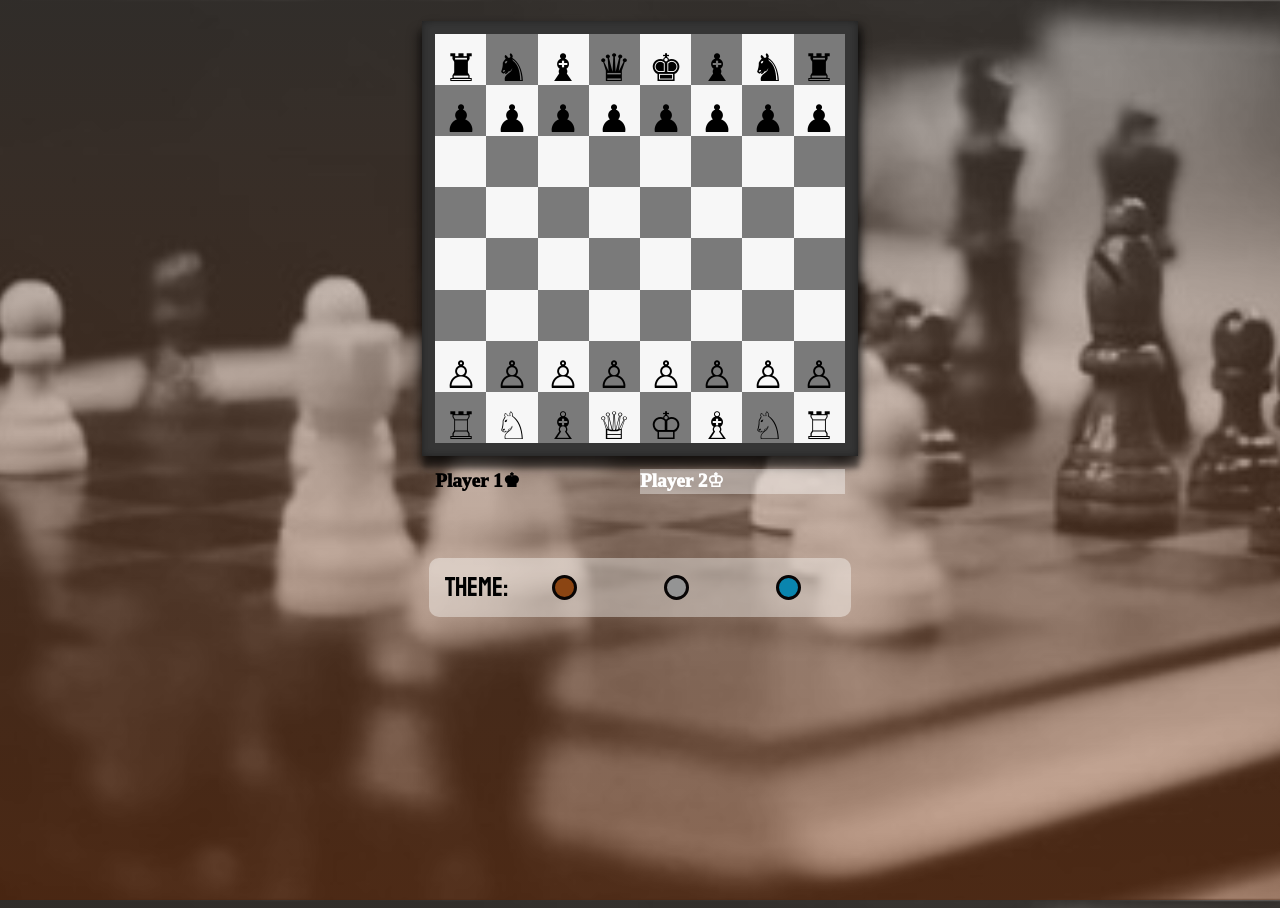
==== chess-grid/index.html @ 6e9fce2a "chess-grid" ====
<!DOCTYPE html>
<html lang="en">
<head>
    <meta charset="UTF-8">
    <meta name="viewport" content="width=device-width, initial-scale=1.0">
    <title>Document</title>
    <link rel="stylesheet" href="./css/style.css">
</head>
<body onclick="printID(this.id);">
    <div class=" outercontainer">
        <div class="innercontainer">
       
            <div class="row white" id="box-0-0">♜</div>
            <div class="row black" id="box-0-1">♞</div>
            <div class="row white" id="box-0-2">♝</div>
            <div class="row black" id="box-0-3">♛</div>
            <div class="row white" id="box-0-4">♚</div>
            <div class="row black" id="box-0-5">♝</div>
            <div class="row white" id="box-0-6">♞</div>
            <div class="row black" id="box-0-7">♜</div>
    
            <div class="row black" id="box-1-0">♟︎</div>
            <div class="row white" id="box-1-1">♟︎</div>
            <div class="row black" id="box-1-2">♟︎</div>
            <div class="row white" id="box-1-3">♟︎</div>
            <div class="row black" id="box-1-4">♟︎</div>
            <div class="row white" id="box-1-5">♟︎</div>
            <div class="row black" id="box-1-6">♟︎</div>
            <div class="row white" id="box-1-7">♟︎</div>

            <div class="row white" id="box-2-0"></div>
            <div class="row black" id="box-2-1"></div>
            <div class="row white" id="box-2-2"></div>
            <div class="row black" id="box-2-3"></div>
            <div class="row white" id="box-2-4"></div>
            <div class="row black" id="box-2-5"></div>
            <div class="row white" id="box-2-6"></div>
            <div class="row black" id="box-2-7"></div>
        
            <div class="row black" id="box-3-0"></div>
            <div class="row white" id="box-3-1"></div>
            <div class="row black" id="box-3-2"></div>
            <div class="row white" id="box-3-3"></div>
            <div class="row black" id="box-3-4"></div>
            <div class="row white" id="box-3-5"></div>
            <div class="row black" id="box-3-6"></div>
            <div class="row white" id="box-3-7"></div>
     
            <div class="row white" id="box-4-0"></div>
            <div class="row black" id="box-4-1"></div>
            <div class="row white" id="box-4-2"></div>
            <div class="row black" id="box-4-3"></div>
            <div class="row white" id="box-4-4"></div>
            <div class="row black" id="box-4-5"></div>
            <div class="row white" id="box-4-6"></div>
            <div class="row black" id="box-4-7"></div>
 
            <div class="row black" id="box-5-0"></div>
            <div class="row white" id="box-5-1"></div>
            <div class="row black" id="box-5-2"></div>
            <div class="row white" id="box-5-3"></div>
            <div class="row black" id="box-5-4"></div>
            <div class="row white" id="box-5-5"></div>
            <div class="row black" id="box-5-6"></div>
            <div class="row white" id="box-5-7"></div>
     
            <div class="row white" id="box-6-0">♙</div>
            <div class="row black" id="box-6-1">♙</div>
            <div class="row white" id="box-6-2">♙</div>
            <div class="row black" id="box-6-3">♙</div>
            <div class="row white" id="box-6-4">♙</div>
            <div class="row black" id="box-6-5">♙</div>
            <div class="row white" id="box-6-6">♙</div>
            <div class="row black" id="box-6-7">♙</div>

            <div class="row black" id="box-7-0">♖</div>
            <div class="row white" id="box-7-1">♘</div>
            <div class="row black" id="box-7-2">♗</div>
            <div class="row white" id="box-7-3">♕</div>
            <div class="row black" id="box-7-4">♔</div>
            <div class="row white" id="box-7-5">♗</div>
            <div class="row black" id="box-7-6"></div>
            <div class="row white" id="box-7-7">♖</div>
        </div>
        

    
    </div>
        <div class="player-container-outer">
            <div class="player-container-inner">
                <div class="player black1" id='blackP'>Player 1♚</div>
                <div class="player white1 " id='whiteP'> Player 2♔</div>
            </div>
            <div class="chess-peice-container">
                <div class="blackP">

                </div>
                <div class="whiteP">

                </div>
            </div>
        </div>
        
    <div class ="dot-container" style="text-align:center">
        <span style="margin-left: 10px;"> Theme: </span>
        <span class="dot" style="background-color: saddlebrown;" onclick="theme(0)"></span>
        <span class="dot" style="background-color: rgb(148, 148, 148)" onclick="theme(1)"></span>
        <span class="dot" style="background-color: #0A85AE;" onclick="theme(2)"></span>
    </div>
    </div>
    <script src="./js/index.js"></script>
</body>
</html>
---- chess-grid/css/style.css ----
@import url(https://fonts.googleapis.com/css2?family=Bayon&display=swap);

body {
  font-family: 'Bayon', display;
}
html{
    height: 100%;
    width: auto;
}
body{
    display: grid;
   background-repeat: no-repeat;
     background: linear-gradient(rgba(99, 87, 76, 0.295), #8835056b), url('../images/chess.jpg');
    background-size: cover;
    height: 100%;
    background-position: center bottom;
    grid-template-rows: 1vw 34vw 1vw 6vw 1vw 3vw auto;
    

}
.outercontainer{
    display: block;
    grid-template-columns: 32vw;
    grid-template-rows: 32vw;
    justify-content: center;
    grid-row-start: 2;
    background-color:#353535;
    padding: 1vw;
    margin-left: auto;
    margin-right: auto;
    box-shadow: inset -1px 1px 7px rgba(0,0,0,.2), 
    inset 1px -1px 7px rgba(0,0,0,.2), 
    1px 12px 5px rgba(0,0,0,.4), 
    4px 3px 8px rgba(0,0,0,.4), 
    5px 10px 10px rgba(0,0,0,.2), 
    -5px 10px 10px rgba(0,0,0,.4);
    
}
.innercontainer{
    display: grid;
    grid-template-columns: repeat(8,4vw);
    grid-template-rows: repeat(8,4vw);
    justify-content: center;

}
.player-container-outer{
  display: grid;
  grid-row-start: 4 ;
  justify-content: center;
  grid-template-columns:32vw;
  grid-template-rows: 2vw 4vw;

}
.player-container-inner{
  display: grid;
  grid-template-columns: repeat(2,16vw);
  grid-template-rows: repeat(1,3vw);
  justify-content: center;
  grid-row-start: 1 ;
}
.chess-peice-container{
  display: grid;
  grid-template-columns: repeat(2,16vw);
  grid-template-rows: repeat(1,4vw);
  grid-row-start: 2;
  font-size: 1.5vw;
  text-align: center;
}
.blackP{
  display: grid;
  grid-template-columns: repeat(8,2vw);
  grid-template-rows: repeat(2,2vw);
}
.whiteP{
  display: grid;
  grid-template-columns: repeat(8,2vw);
  grid-template-rows: repeat(2,2vw);
}
.black{
    background-color:#7a7a7a;
}
.white{
    background-color: rgb(247, 247, 247);
}
.row{
    font-size: 3vw;
    text-align: center;
    cursor: pointer;
}
.dot-container{
    display: block;
    grid-row-start: 6;
    margin: auto;
    display: flex;
    width: 32vw;
    padding: 0.5vw;
    border-radius: 10px;
    background-color: rgba(255, 254, 253,0.4);
    font-size: 2vw;

}
.dot {
    position: relative;
    height: 1.5vw;
    width: 1.5vw;
    margin: auto;
    border-radius: 50%;
    border:3px solid rgb(8, 5, 5);  
    transition: background-color 0.6s ease; 
}
  
  .dot:hover{
    height: 2vw;
    width: 2vw;
  }
  .active {
    background-color: #717171;
  }
  .select{
    box-shadow: 0 0 12px rgba(27, 228, 0, 0.7) inset;
    border: 1px solid rgba(255,255,255,1);
  }

  .redselect{
    box-shadow: 0 0 12px rgba(228, 0, 0, 0.7) inset;
    border: 1px solid rgba(255,255,255,1);
  }

  .player{
    font-size: 1.5vw;
    font-weight: 1000;
    font-family: 'Alex Brush', handwriting;
    }


  .white1{
    text-align: left;
    color: white;
  }
  .active{
    background-color: rgba(255, 255, 255, 0.4);
    height: 2vw;
  }
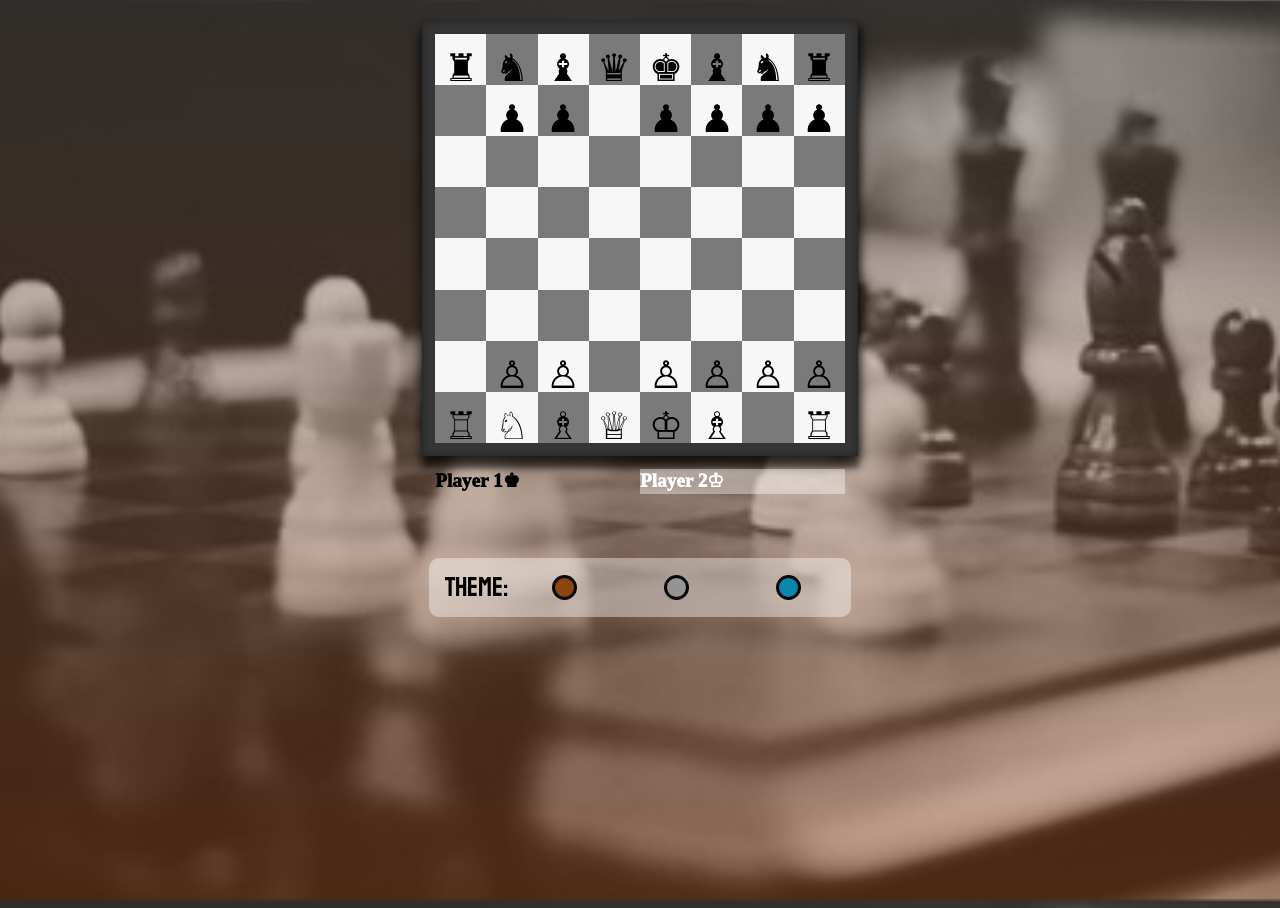
==== commit 30cc90c0: "tictactoe" ====
--- a/chess-grid/index.html
+++ b/chess-grid/index.html
@@ -19,10 +19,10 @@
             <div class="row white" id="box-0-6">♞</div>
             <div class="row black" id="box-0-7">♜</div>
     
-            <div class="row black" id="box-1-0">♟︎</div>
+            <div class="row black" id="box-1-0"></div>
             <div class="row white" id="box-1-1">♟︎</div>
             <div class="row black" id="box-1-2">♟︎</div>
-            <div class="row white" id="box-1-3">♟︎</div>
+            <div class="row white" id="box-1-3"></div>
             <div class="row black" id="box-1-4">♟︎</div>
             <div class="row white" id="box-1-5">♟︎</div>
             <div class="row black" id="box-1-6">♟︎</div>
@@ -64,10 +64,10 @@
             <div class="row black" id="box-5-6"></div>
             <div class="row white" id="box-5-7"></div>
      
-            <div class="row white" id="box-6-0">♙</div>
+            <div class="row white" id="box-6-0"></div>
             <div class="row black" id="box-6-1">♙</div>
             <div class="row white" id="box-6-2">♙</div>
-            <div class="row black" id="box-6-3">♙</div>
+            <div class="row black" id="box-6-3"></div>
             <div class="row white" id="box-6-4">♙</div>
             <div class="row black" id="box-6-5">♙</div>
             <div class="row white" id="box-6-6">♙</div>
